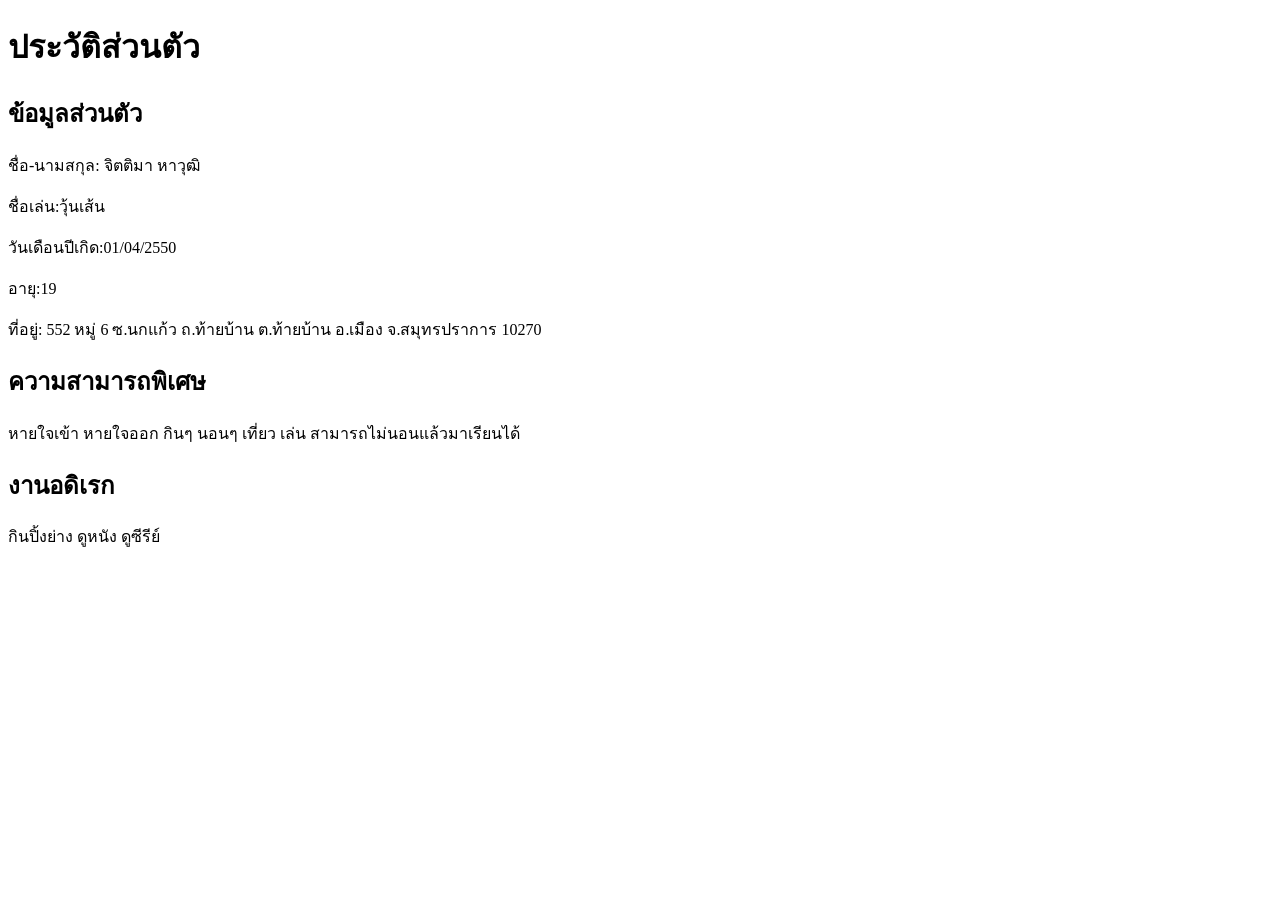
==== profile.html @ 0e3f0f79 "update profile and readme" ====
<!DOCTYPE html>
<html lang="th">
<head>
    <meta charset="UTF-8">
    <meta name="viewport" content="width=device-width, initial-scale=1.0">
    <title>ประวัติส่วนตัว</title>
</head>
<body>

    <h1>ประวัติส่วนตัว</h1>

    <h2>ข้อมูลส่วนตัว</h2>
    <p>ชื่อ-นามสกุล: จิตติมา หาวุฒิ</p>
    <p>ชื่อเล่น:วุ้นเส้น</p>
    <p>วันเดือนปีเกิด:01/04/2550</p>
    <p>อายุ:19</p>
    <p>ที่อยู่: 552 หมู่ 6 ซ.นกแก้ว ถ.ท้ายบ้าน ต.ท้ายบ้าน อ.เมือง จ.สมุทรปราการ 10270</p>

    <h2>ความสามารถพิเศษ</h2>
    <p>หายใจเข้า หายใจออก กินๆ นอนๆ เที่ยว เล่น สามารถไม่นอนแล้วมาเรียนได้</p>

    <h2>งานอดิเรก</h2>
    <p>กินปิ้งย่าง ดูหนัง ดูซีรีย์</p>

</body>
</html>
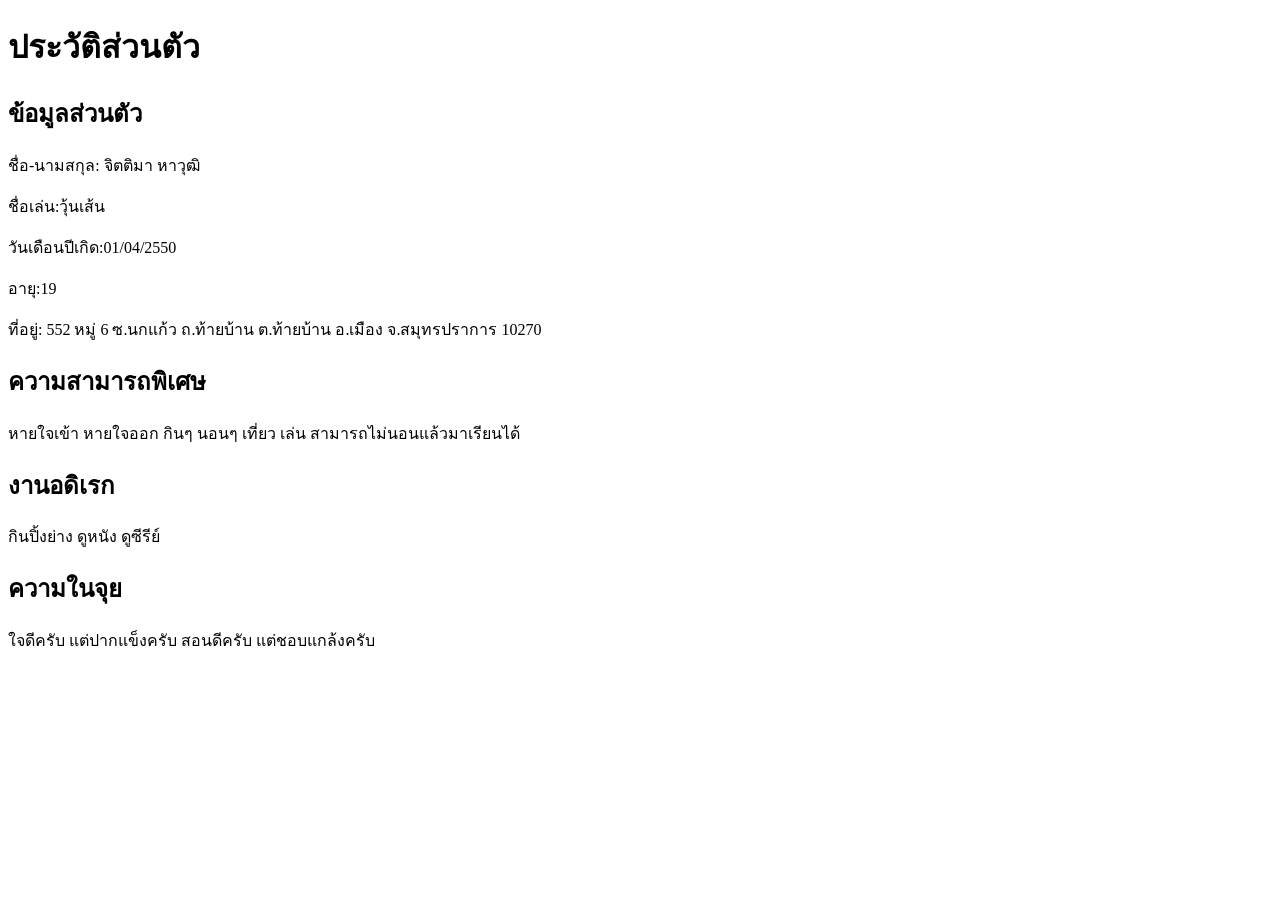
==== commit ad43a83c: "update profile and readme" ====
--- a/profile.html
+++ b/profile.html
@@ -23,5 +23,8 @@
     <h2>งานอดิเรก</h2>
     <p>กินปิ้งย่าง ดูหนัง ดูซีรีย์</p>
 
+    <h2>ความในจุย</h2>
+    <p>ใจดีครับ แต่ปากแข็งครับ สอนดีครับ แต่ชอบแกล้งครับ</p>
+
 </body>
 </html>
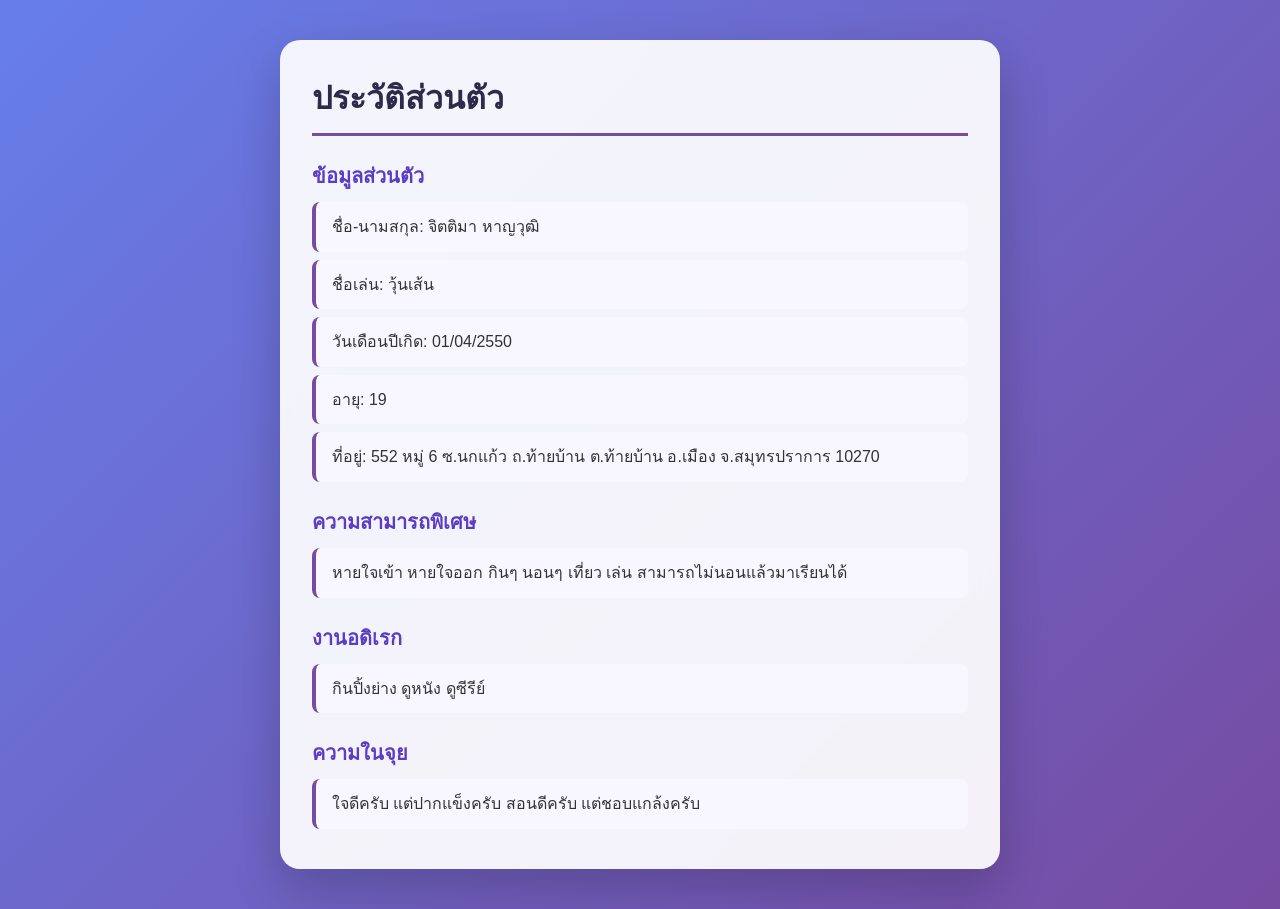
==== commit 830a7c36: "update profile design" ====
--- a/profile.html
+++ b/profile.html
@@ -1,20 +1,97 @@
-
 <!DOCTYPE html>
 <html lang="th">
 <head>
-    <meta charset="UTF-8">
-    <meta name="viewport" content="width=device-width, initial-scale=1.0">
-    <title>ประวัติส่วนตัว</title>
+  <meta charset="UTF-8">
+  <meta name="viewport" content="width=device-width, initial-scale=1.0">
+  <title>ประวัติส่วนตัว</title>
+  <style>
+    * {
+      box-sizing: border-box;
+    }
+
+    body {
+      margin: 0;
+      padding: 40px 16px;
+      min-height: 100vh;
+      font-family: "Segoe UI", Tahoma, Geneva, Verdana, sans-serif;
+      background: linear-gradient(135deg, #667eea 0%, #764ba2 50%, #f093fb 100%);
+      background-size: 200% 200%;
+      animation: bgMove 10s ease infinite;
+      display: flex;
+      justify-content: center;
+      align-items: flex-start;
+    }
+
+    @keyframes bgMove {
+      0% { background-position: 0% 50%; }
+      50% { background-position: 100% 50%; }
+      100% { background-position: 0% 50%; }
+    }
+
+    .container {
+      width: 100%;
+      max-width: 720px;
+      background: rgba(255, 255, 255, 0.92);
+      backdrop-filter: blur(10px);
+      border-radius: 20px;
+      padding: 32px;
+      box-shadow: 0 20px 50px rgba(0, 0, 0, 0.2);
+      animation: fadeUp 0.7s ease;
+    }
+
+    @keyframes fadeUp {
+      from {
+        opacity: 0;
+        transform: translateY(20px);
+      }
+      to {
+        opacity: 1;
+        transform: translateY(0);
+      }
+    }
+
+    h1 {
+      margin-top: 0;
+      font-size: 2rem;
+      color: #2d2a4a;
+      border-bottom: 3px solid #764ba2;
+      padding-bottom: 10px;
+    }
+
+    h2 {
+      margin-top: 24px;
+      margin-bottom: 10px;
+      font-size: 1.25rem;
+      color: #5b3cc4;
+    }
+
+    p {
+      margin: 8px 0;
+      padding: 12px 16px;
+      background: #f8f7ff;
+      border-left: 4px solid #764ba2;
+      border-radius: 8px;
+      color: #333;
+      line-height: 1.6;
+      transition: transform 0.2s ease, box-shadow 0.2s ease, background 0.2s ease;
+    }
+
+    p:hover {
+      transform: translateX(6px);
+      background: #efeaff;
+      box-shadow: 0 6px 16px rgba(118, 75, 162, 0.15);
+    }
+  </style>
 </head>
 <body>
-
+  <div class="container">
     <h1>ประวัติส่วนตัว</h1>
 
     <h2>ข้อมูลส่วนตัว</h2>
-    <p>ชื่อ-นามสกุล: จิตติมา หาวุฒิ</p>
-    <p>ชื่อเล่น:วุ้นเส้น</p>
-    <p>วันเดือนปีเกิด:01/04/2550</p>
-    <p>อายุ:19</p>
+    <p>ชื่อ-นามสกุล: จิตติมา หาญวุฒิ</p>
+    <p>ชื่อเล่น: วุ้นเส้น</p>
+    <p>วันเดือนปีเกิด: 01/04/2550</p>
+    <p>อายุ: 19</p>
     <p>ที่อยู่: 552 หมู่ 6 ซ.นกแก้ว ถ.ท้ายบ้าน ต.ท้ายบ้าน อ.เมือง จ.สมุทรปราการ 10270</p>
 
     <h2>ความสามารถพิเศษ</h2>
@@ -25,6 +102,6 @@
 
     <h2>ความในจุย</h2>
     <p>ใจดีครับ แต่ปากแข็งครับ สอนดีครับ แต่ชอบแกล้งครับ</p>
-
+  </div>
 </body>
-</html>
+</html>
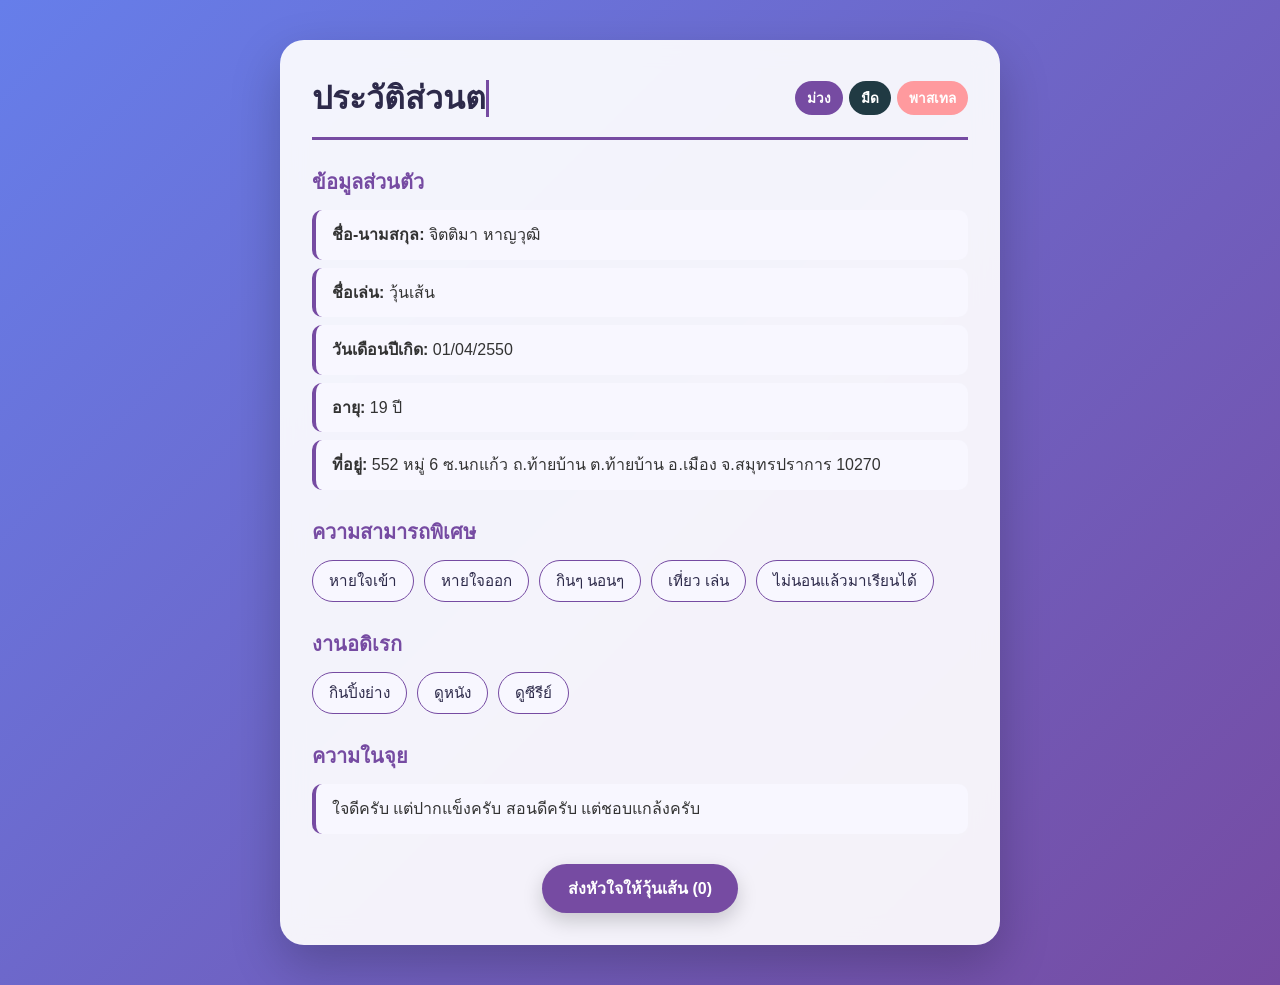
==== commit 55914b0c: "add interactive effects without image" ====
--- a/profile.html
+++ b/profile.html
@@ -3,10 +3,40 @@
 <head>
   <meta charset="UTF-8">
   <meta name="viewport" content="width=device-width, initial-scale=1.0">
-  <title>ประวัติส่วนตัว</title>
+  <title>ประวัติส่วนตัว | วุ้นเส้น</title>
   <style>
     * {
       box-sizing: border-box;
+    }
+
+    :root {
+      --bg-gradient: linear-gradient(135deg, #667eea 0%, #764ba2 50%, #f093fb 100%);
+      --card-bg: rgba(255, 255, 255, 0.92);
+      --text-main: #2d2a4a;
+      --text-sub: #333333;
+      --accent: #764ba2;
+      --box-bg: #f8f7ff;
+      --box-hover: #efeaff;
+    }
+
+    body.dark-theme {
+      --bg-gradient: linear-gradient(135deg, #0f2027 0%, #203a43 50%, #2c5364 100%);
+      --card-bg: rgba(25, 28, 41, 0.92);
+      --text-main: #f3f0ff;
+      --text-sub: #e0e0e0;
+      --accent: #a78bfa;
+      --box-bg: rgba(255, 255, 255, 0.06);
+      --box-hover: rgba(167, 139, 250, 0.18);
+    }
+
+    body.pastel-theme {
+      --bg-gradient: linear-gradient(135deg, #ff9a9e 0%, #fecfef 50%, #a1c4fd 100%);
+      --card-bg: rgba(255, 255, 255, 0.93);
+      --text-main: #5c2d50;
+      --text-sub: #444444;
+      --accent: #e05688;
+      --box-bg: #fff5f8;
+      --box-hover: #ffe3ec;
     }
 
     body {
@@ -14,12 +44,15 @@
       padding: 40px 16px;
       min-height: 100vh;
       font-family: "Segoe UI", Tahoma, Geneva, Verdana, sans-serif;
-      background: linear-gradient(135deg, #667eea 0%, #764ba2 50%, #f093fb 100%);
+      background: var(--bg-gradient);
       background-size: 200% 200%;
       animation: bgMove 10s ease infinite;
       display: flex;
       justify-content: center;
       align-items: flex-start;
+      overflow-x: hidden;
+      position: relative;
+      transition: background 0.5s ease;
     }
 
     @keyframes bgMove {
@@ -28,80 +61,262 @@
       100% { background-position: 0% 50%; }
     }
 
+    /* ฟองอากาศลอยพื้นหลัง */
+    .bubbles {
+      position: fixed;
+      top: 0;
+      left: 0;
+      width: 100%;
+      height: 100%;
+      z-index: 0;
+      pointer-events: none;
+      overflow: hidden;
+    }
+
+    .bubbles span {
+      position: absolute;
+      bottom: -100px;
+      background: rgba(255, 255, 255, 0.18);
+      border-radius: 50%;
+      animation: rise 12s infinite ease-in;
+    }
+
+    .bubbles span:nth-child(1) { width: 40px; height: 40px; left: 10%; animation-duration: 9s; }
+    .bubbles span:nth-child(2) { width: 70px; height: 70px; left: 25%; animation-duration: 13s; animation-delay: 2s; }
+    .bubbles span:nth-child(3) { width: 30px; height: 30px; left: 50%; animation-duration: 8s; animation-delay: 1s; }
+    .bubbles span:nth-child(4) { width: 85px; height: 85px; left: 70%; animation-duration: 15s; animation-delay: 3s; }
+    .bubbles span:nth-child(5) { width: 50px; height: 50px; left: 88%; animation-duration: 11s; animation-delay: 0.5s; }
+
+    @keyframes rise {
+      0% { transform: translateY(0) scale(1); opacity: 0.6; }
+      100% { transform: translateY(-110vh) scale(1.3); opacity: 0; }
+    }
+
     .container {
+      position: relative;
+      z-index: 1;
       width: 100%;
       max-width: 720px;
-      background: rgba(255, 255, 255, 0.92);
-      backdrop-filter: blur(10px);
+      background: var(--card-bg);
+      backdrop-filter: blur(12px);
+      border-radius: 24px;
+      padding: 32px;
+      box-shadow: 0 20px 50px rgba(0, 0, 0, 0.22);
+      animation: fadeUp 0.7s ease;
+      transition: background 0.4s ease;
+    }
+
+    @keyframes fadeUp {
+      from { opacity: 0; transform: translateY(25px); }
+      to { opacity: 1; transform: translateY(0); }
+    }
+
+    /* แถบปุ่มเปลี่ยนธีมด้านบน */
+    .top-bar {
+      display: flex;
+      justify-content: space-between;
+      align-items: center;
+      flex-wrap: wrap;
+      gap: 10px;
+      border-bottom: 3px solid var(--accent);
+      padding-bottom: 14px;
+      margin-bottom: 20px;
+    }
+
+    h1 {
+      margin: 0;
+      font-size: 2rem;
+      color: var(--text-main);
+    }
+
+    .cursor {
+      display: inline-block;
+      width: 3px;
+      background-color: var(--accent);
+      animation: blink 0.8s infinite;
+    }
+
+    @keyframes blink {
+      0%, 100% { opacity: 1; }
+      50% { opacity: 0; }
+    }
+
+    .theme-buttons {
+      display: flex;
+      gap: 6px;
+    }
+
+    .theme-btn {
+      border: none;
+      padding: 6px 12px;
       border-radius: 20px;
-      padding: 32px;
-      box-shadow: 0 20px 50px rgba(0, 0, 0, 0.2);
-      animation: fadeUp 0.7s ease;
-    }
-
-    @keyframes fadeUp {
-      from {
-        opacity: 0;
-        transform: translateY(20px);
-      }
-      to {
-        opacity: 1;
-        transform: translateY(0);
-      }
-    }
-
-    h1 {
-      margin-top: 0;
-      font-size: 2rem;
-      color: #2d2a4a;
-      border-bottom: 3px solid #764ba2;
-      padding-bottom: 10px;
-    }
+      font-size: 0.85rem;
+      cursor: pointer;
+      font-weight: 600;
+      transition: transform 0.2s ease, box-shadow 0.2s ease;
+    }
+
+    .theme-btn:hover {
+      transform: translateY(-2px);
+      box-shadow: 0 4px 10px rgba(0, 0, 0, 0.15);
+    }
+
+    .btn-purple { background: #764ba2; color: #fff; }
+    .btn-dark { background: #203a43; color: #fff; }
+    .btn-pastel { background: #ff9a9e; color: #fff; }
 
     h2 {
-      margin-top: 24px;
-      margin-bottom: 10px;
+      margin-top: 26px;
+      margin-bottom: 12px;
       font-size: 1.25rem;
-      color: #5b3cc4;
+      color: var(--accent);
+      display: flex;
+      align-items: center;
+      gap: 8px;
     }
 
     p {
       margin: 8px 0;
       padding: 12px 16px;
-      background: #f8f7ff;
-      border-left: 4px solid #764ba2;
-      border-radius: 8px;
-      color: #333;
+      background: var(--box-bg);
+      border-left: 4px solid var(--accent);
+      border-radius: 10px;
+      color: var(--text-sub);
       line-height: 1.6;
       transition: transform 0.2s ease, box-shadow 0.2s ease, background 0.2s ease;
     }
 
     p:hover {
-      transform: translateX(6px);
-      background: #efeaff;
-      box-shadow: 0 6px 16px rgba(118, 75, 162, 0.15);
+      transform: translateX(8px);
+      background: var(--box-hover);
+      box-shadow: 0 6px 16px rgba(0, 0, 0, 0.12);
+    }
+
+    /* ป้ายแท็กเด้งดึ๋ง */
+    .tags {
+      display: flex;
+      flex-wrap: wrap;
+      gap: 10px;
+      margin-top: 8px;
+    }
+
+    .tag {
+      background: var(--box-bg);
+      color: var(--text-main);
+      border: 1.5px solid var(--accent);
+      padding: 8px 16px;
+      border-radius: 50px;
+      font-size: 0.95rem;
+      font-weight: 500;
+      cursor: default;
+      transition: transform 0.25s cubic-bezier(0.34, 1.56, 0.64, 1), background 0.2s ease, color 0.2s ease;
+    }
+
+    .tag:hover {
+      transform: scale(1.1) rotate(-2deg);
+      background: var(--accent);
+      color: #ffffff;
+    }
+
+    /* ปุ่มกดถูกใจด้านล่าง */
+    .footer-action {
+      margin-top: 30px;
+      text-align: center;
+    }
+
+    .like-btn {
+      background: var(--accent);
+      color: #fff;
+      border: none;
+      padding: 12px 26px;
+      border-radius: 50px;
+      font-size: 1rem;
+      font-weight: bold;
+      cursor: pointer;
+      box-shadow: 0 8px 20px rgba(0, 0, 0, 0.18);
+      transition: transform 0.15s ease, box-shadow 0.2s ease;
+    }
+
+    .like-btn:hover {
+      transform: scale(1.06);
+    }
+
+    .like-btn:active {
+      transform: scale(0.95);
     }
   </style>
 </head>
 <body>
+  <!-- ฟองอากาศพื้นหลัง -->
+  <div class="bubbles">
+    <span></span><span></span><span></span><span></span><span></span>
+  </div>
+
   <div class="container">
-    <h1>ประวัติส่วนตัว</h1>
+    <div class="top-bar">
+      <h1><span id="typing-title"></span><span class="cursor">&nbsp;</span></h1>
+      <div class="theme-buttons">
+        <button class="theme-btn btn-purple" onclick="setTheme('')">ม่วง</button>
+        <button class="theme-btn btn-dark" onclick="setTheme('dark-theme')">มืด</button>
+        <button class="theme-btn btn-pastel" onclick="setTheme('pastel-theme')">พาสเทล</button>
+      </div>
+    </div>
 
     <h2>ข้อมูลส่วนตัว</h2>
-    <p>ชื่อ-นามสกุล: จิตติมา หาญวุฒิ</p>
-    <p>ชื่อเล่น: วุ้นเส้น</p>
-    <p>วันเดือนปีเกิด: 01/04/2550</p>
-    <p>อายุ: 19</p>
-    <p>ที่อยู่: 552 หมู่ 6 ซ.นกแก้ว ถ.ท้ายบ้าน ต.ท้ายบ้าน อ.เมือง จ.สมุทรปราการ 10270</p>
+    <p><strong>ชื่อ-นามสกุล:</strong> จิตติมา หาญวุฒิ</p>
+    <p><strong>ชื่อเล่น:</strong> วุ้นเส้น</p>
+    <p><strong>วันเดือนปีเกิด:</strong> 01/04/2550</p>
+    <p><strong>อายุ:</strong> 19 ปี</p>
+    <p><strong>ที่อยู่:</strong> 552 หมู่ 6 ซ.นกแก้ว ถ.ท้ายบ้าน ต.ท้ายบ้าน อ.เมือง จ.สมุทรปราการ 10270</p>
 
     <h2>ความสามารถพิเศษ</h2>
-    <p>หายใจเข้า หายใจออก กินๆ นอนๆ เที่ยว เล่น สามารถไม่นอนแล้วมาเรียนได้</p>
+    <div class="tags">
+      <span class="tag">หายใจเข้า</span>
+      <span class="tag">หายใจออก</span>
+      <span class="tag">กินๆ นอนๆ</span>
+      <span class="tag">เที่ยว เล่น</span>
+      <span class="tag">ไม่นอนแล้วมาเรียนได้</span>
+    </div>
 
     <h2>งานอดิเรก</h2>
-    <p>กินปิ้งย่าง ดูหนัง ดูซีรีย์</p>
+    <div class="tags">
+      <span class="tag">กินปิ้งย่าง</span>
+      <span class="tag">ดูหนัง</span>
+      <span class="tag">ดูซีรีย์</span>
+    </div>
 
     <h2>ความในจุย</h2>
     <p>ใจดีครับ แต่ปากแข็งครับ สอนดีครับ แต่ชอบแกล้งครับ</p>
+
+    <div class="footer-action">
+      <button class="like-btn" onclick="addLike()">ส่งหัวใจให้วุ้นเส้น (<span id="like-count">0</span>)</button>
+    </div>
   </div>
+
+  <script>
+    // เอฟเฟกต์พิมพ์ดีด
+    const titleText = "ประวัติส่วนตัว";
+    let index = 0;
+    function typeWriter() {
+      if (index < titleText.length) {
+        document.getElementById("typing-title").textContent += titleText.charAt(index);
+        index++;
+        setTimeout(typeWriter, 120);
+      }
+    }
+    window.onload = typeWriter;
+
+    // สลับธีมสี
+    function setTheme(themeName) {
+      document.body.className = themeName;
+    }
+
+    // นับจำนวนกดถูกใจ
+    let likes = 0;
+    function addLike() {
+      likes++;
+      document.getElementById("like-count").textContent = likes;
+    }
+  </script>
 </body>
 </html>
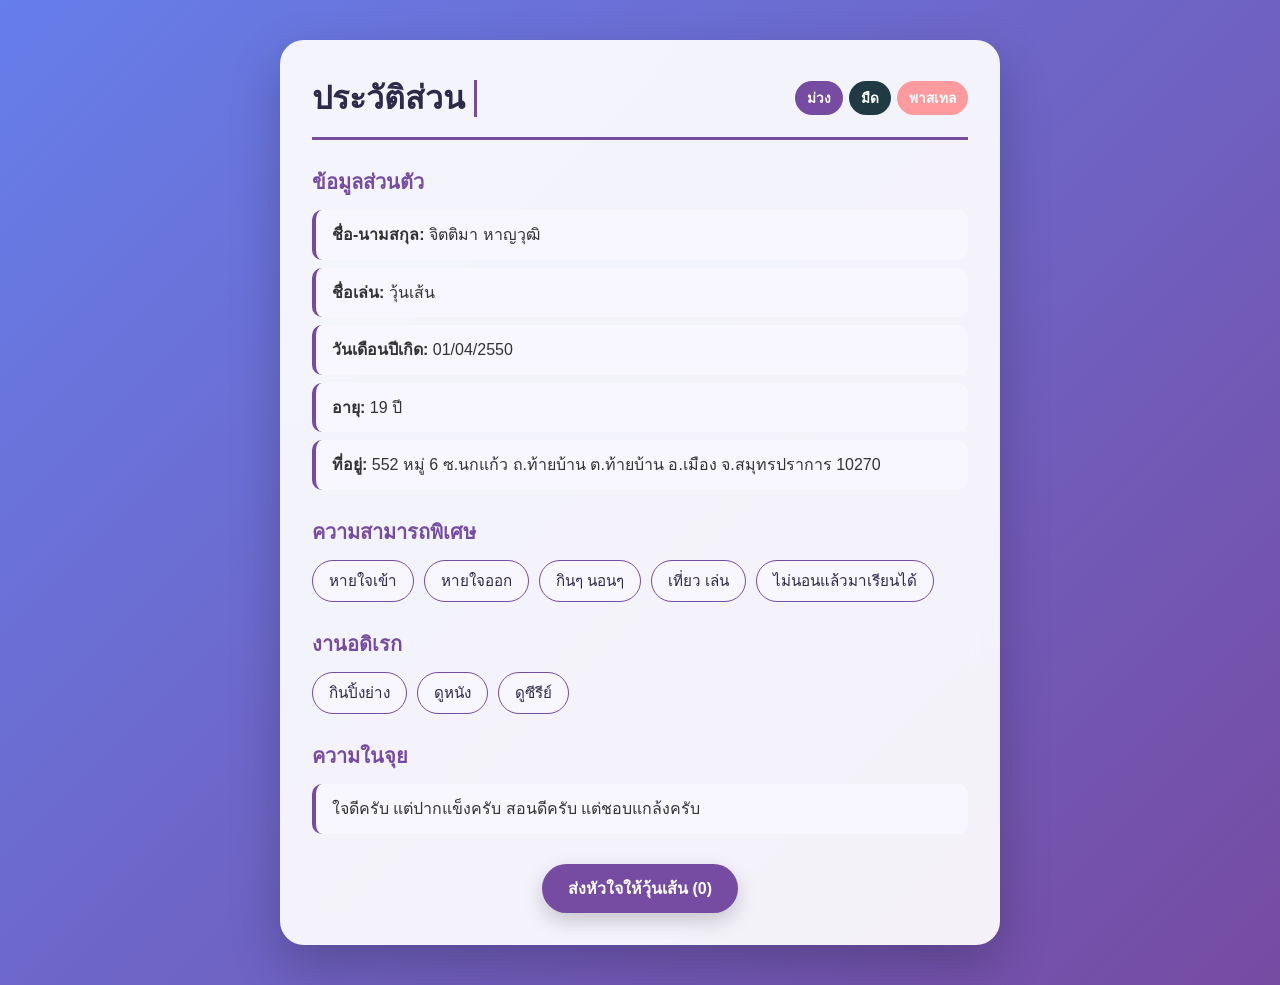
==== commit 989ea5d1: "" ====
--- a/profile.html
+++ b/profile.html
@@ -1,260 +1,29 @@
+
 <!DOCTYPE html>
 <html lang="th">
 <head>
   <meta charset="UTF-8">
   <meta name="viewport" content="width=device-width, initial-scale=1.0">
   <title>ประวัติส่วนตัว | วุ้นเส้น</title>
-  <style>
-    * {
-      box-sizing: border-box;
-    }
 
-    :root {
-      --bg-gradient: linear-gradient(135deg, #667eea 0%, #764ba2 50%, #f093fb 100%);
-      --card-bg: rgba(255, 255, 255, 0.92);
-      --text-main: #2d2a4a;
-      --text-sub: #333333;
-      --accent: #764ba2;
-      --box-bg: #f8f7ff;
-      --box-hover: #efeaff;
-    }
-
-    body.dark-theme {
-      --bg-gradient: linear-gradient(135deg, #0f2027 0%, #203a43 50%, #2c5364 100%);
-      --card-bg: rgba(25, 28, 41, 0.92);
-      --text-main: #f3f0ff;
-      --text-sub: #e0e0e0;
-      --accent: #a78bfa;
-      --box-bg: rgba(255, 255, 255, 0.06);
-      --box-hover: rgba(167, 139, 250, 0.18);
-    }
-
-    body.pastel-theme {
-      --bg-gradient: linear-gradient(135deg, #ff9a9e 0%, #fecfef 50%, #a1c4fd 100%);
-      --card-bg: rgba(255, 255, 255, 0.93);
-      --text-main: #5c2d50;
-      --text-sub: #444444;
-      --accent: #e05688;
-      --box-bg: #fff5f8;
-      --box-hover: #ffe3ec;
-    }
-
-    body {
-      margin: 0;
-      padding: 40px 16px;
-      min-height: 100vh;
-      font-family: "Segoe UI", Tahoma, Geneva, Verdana, sans-serif;
-      background: var(--bg-gradient);
-      background-size: 200% 200%;
-      animation: bgMove 10s ease infinite;
-      display: flex;
-      justify-content: center;
-      align-items: flex-start;
-      overflow-x: hidden;
-      position: relative;
-      transition: background 0.5s ease;
-    }
-
-    @keyframes bgMove {
-      0% { background-position: 0% 50%; }
-      50% { background-position: 100% 50%; }
-      100% { background-position: 0% 50%; }
-    }
-
-    /* ฟองอากาศลอยพื้นหลัง */
-    .bubbles {
-      position: fixed;
-      top: 0;
-      left: 0;
-      width: 100%;
-      height: 100%;
-      z-index: 0;
-      pointer-events: none;
-      overflow: hidden;
-    }
-
-    .bubbles span {
-      position: absolute;
-      bottom: -100px;
-      background: rgba(255, 255, 255, 0.18);
-      border-radius: 50%;
-      animation: rise 12s infinite ease-in;
-    }
-
-    .bubbles span:nth-child(1) { width: 40px; height: 40px; left: 10%; animation-duration: 9s; }
-    .bubbles span:nth-child(2) { width: 70px; height: 70px; left: 25%; animation-duration: 13s; animation-delay: 2s; }
-    .bubbles span:nth-child(3) { width: 30px; height: 30px; left: 50%; animation-duration: 8s; animation-delay: 1s; }
-    .bubbles span:nth-child(4) { width: 85px; height: 85px; left: 70%; animation-duration: 15s; animation-delay: 3s; }
-    .bubbles span:nth-child(5) { width: 50px; height: 50px; left: 88%; animation-duration: 11s; animation-delay: 0.5s; }
-
-    @keyframes rise {
-      0% { transform: translateY(0) scale(1); opacity: 0.6; }
-      100% { transform: translateY(-110vh) scale(1.3); opacity: 0; }
-    }
-
-    .container {
-      position: relative;
-      z-index: 1;
-      width: 100%;
-      max-width: 720px;
-      background: var(--card-bg);
-      backdrop-filter: blur(12px);
-      border-radius: 24px;
-      padding: 32px;
-      box-shadow: 0 20px 50px rgba(0, 0, 0, 0.22);
-      animation: fadeUp 0.7s ease;
-      transition: background 0.4s ease;
-    }
-
-    @keyframes fadeUp {
-      from { opacity: 0; transform: translateY(25px); }
-      to { opacity: 1; transform: translateY(0); }
-    }
-
-    /* แถบปุ่มเปลี่ยนธีมด้านบน */
-    .top-bar {
-      display: flex;
-      justify-content: space-between;
-      align-items: center;
-      flex-wrap: wrap;
-      gap: 10px;
-      border-bottom: 3px solid var(--accent);
-      padding-bottom: 14px;
-      margin-bottom: 20px;
-    }
-
-    h1 {
-      margin: 0;
-      font-size: 2rem;
-      color: var(--text-main);
-    }
-
-    .cursor {
-      display: inline-block;
-      width: 3px;
-      background-color: var(--accent);
-      animation: blink 0.8s infinite;
-    }
-
-    @keyframes blink {
-      0%, 100% { opacity: 1; }
-      50% { opacity: 0; }
-    }
-
-    .theme-buttons {
-      display: flex;
-      gap: 6px;
-    }
-
-    .theme-btn {
-      border: none;
-      padding: 6px 12px;
-      border-radius: 20px;
-      font-size: 0.85rem;
-      cursor: pointer;
-      font-weight: 600;
-      transition: transform 0.2s ease, box-shadow 0.2s ease;
-    }
-
-    .theme-btn:hover {
-      transform: translateY(-2px);
-      box-shadow: 0 4px 10px rgba(0, 0, 0, 0.15);
-    }
-
-    .btn-purple { background: #764ba2; color: #fff; }
-    .btn-dark { background: #203a43; color: #fff; }
-    .btn-pastel { background: #ff9a9e; color: #fff; }
-
-    h2 {
-      margin-top: 26px;
-      margin-bottom: 12px;
-      font-size: 1.25rem;
-      color: var(--accent);
-      display: flex;
-      align-items: center;
-      gap: 8px;
-    }
-
-    p {
-      margin: 8px 0;
-      padding: 12px 16px;
-      background: var(--box-bg);
-      border-left: 4px solid var(--accent);
-      border-radius: 10px;
-      color: var(--text-sub);
-      line-height: 1.6;
-      transition: transform 0.2s ease, box-shadow 0.2s ease, background 0.2s ease;
-    }
-
-    p:hover {
-      transform: translateX(8px);
-      background: var(--box-hover);
-      box-shadow: 0 6px 16px rgba(0, 0, 0, 0.12);
-    }
-
-    /* ป้ายแท็กเด้งดึ๋ง */
-    .tags {
-      display: flex;
-      flex-wrap: wrap;
-      gap: 10px;
-      margin-top: 8px;
-    }
-
-    .tag {
-      background: var(--box-bg);
-      color: var(--text-main);
-      border: 1.5px solid var(--accent);
-      padding: 8px 16px;
-      border-radius: 50px;
-      font-size: 0.95rem;
-      font-weight: 500;
-      cursor: default;
-      transition: transform 0.25s cubic-bezier(0.34, 1.56, 0.64, 1), background 0.2s ease, color 0.2s ease;
-    }
-
-    .tag:hover {
-      transform: scale(1.1) rotate(-2deg);
-      background: var(--accent);
-      color: #ffffff;
-    }
-
-    /* ปุ่มกดถูกใจด้านล่าง */
-    .footer-action {
-      margin-top: 30px;
-      text-align: center;
-    }
-
-    .like-btn {
-      background: var(--accent);
-      color: #fff;
-      border: none;
-      padding: 12px 26px;
-      border-radius: 50px;
-      font-size: 1rem;
-      font-weight: bold;
-      cursor: pointer;
-      box-shadow: 0 8px 20px rgba(0, 0, 0, 0.18);
-      transition: transform 0.15s ease, box-shadow 0.2s ease;
-    }
-
-    .like-btn:hover {
-      transform: scale(1.06);
-    }
-
-    .like-btn:active {
-      transform: scale(0.95);
-    }
-  </style>
+  <!-- เชื่อมต่อไฟล์ CSS -->
+  <link rel="stylesheet" href="style.css">
 </head>
 <body>
+
   <!-- ฟองอากาศพื้นหลัง -->
   <div class="bubbles">
-    <span></span><span></span><span></span><span></span><span></span>
+    <span></span><span></span><span></span>
+    <span></span><span></span>
   </div>
 
   <div class="container">
     <div class="top-bar">
-      <h1><span id="typing-title"></span><span class="cursor">&nbsp;</span></h1>
+      <h1>
+        <span id="typing-title"></span>
+        <span class="cursor">&nbsp;</span>
+      </h1>
+
       <div class="theme-buttons">
         <button class="theme-btn btn-purple" onclick="setTheme('')">ม่วง</button>
         <button class="theme-btn btn-dark" onclick="setTheme('dark-theme')">มืด</button>
@@ -289,34 +58,13 @@
     <p>ใจดีครับ แต่ปากแข็งครับ สอนดีครับ แต่ชอบแกล้งครับ</p>
 
     <div class="footer-action">
-      <button class="like-btn" onclick="addLike()">ส่งหัวใจให้วุ้นเส้น (<span id="like-count">0</span>)</button>
+      <button class="like-btn" onclick="addLike()">
+        ส่งหัวใจให้วุ้นเส้น (<span id="like-count">0</span>)
+      </button>
     </div>
   </div>
 
-  <script>
-    // เอฟเฟกต์พิมพ์ดีด
-    const titleText = "ประวัติส่วนตัว";
-    let index = 0;
-    function typeWriter() {
-      if (index < titleText.length) {
-        document.getElementById("typing-title").textContent += titleText.charAt(index);
-        index++;
-        setTimeout(typeWriter, 120);
-      }
-    }
-    window.onload = typeWriter;
-
-    // สลับธีมสี
-    function setTheme(themeName) {
-      document.body.className = themeName;
-    }
-
-    // นับจำนวนกดถูกใจ
-    let likes = 0;
-    function addLike() {
-      likes++;
-      document.getElementById("like-count").textContent = likes;
-    }
-  </script>
+  <!-- เชื่อมต่อไฟล์ JavaScript -->
+  <script src="script.js"></script>
 </body>
-</html>+</html>
--- a/style.css
+++ b/style.css
@@ -0,0 +1,296 @@
+
+* {
+  box-sizing: border-box;
+}
+
+:root {
+  --bg-gradient: linear-gradient(135deg, #667eea 0%, #764ba2 50%, #f093fb 100%);
+  --card-bg: rgba(255, 255, 255, 0.92);
+  --text-main: #2d2a4a;
+  --text-sub: #333333;
+  --accent: #764ba2;
+  --box-bg: #f8f7ff;
+  --box-hover: #efeaff;
+}
+
+body.dark-theme {
+  --bg-gradient: linear-gradient(135deg, #0f2027 0%, #203a43 50%, #2c5364 100%);
+  --card-bg: rgba(25, 28, 41, 0.92);
+  --text-main: #f3f0ff;
+  --text-sub: #e0e0e0;
+  --accent: #a78bfa;
+  --box-bg: rgba(255, 255, 255, 0.06);
+  --box-hover: rgba(167, 139, 250, 0.18);
+}
+
+body.pastel-theme {
+  --bg-gradient: linear-gradient(135deg, #ff9a9e 0%, #fecfef 50%, #a1c4fd 100%);
+  --card-bg: rgba(255, 255, 255, 0.93);
+  --text-main: #5c2d50;
+  --text-sub: #444444;
+  --accent: #e05688;
+  --box-bg: #fff5f8;
+  --box-hover: #ffe3ec;
+}
+
+body {
+  margin: 0;
+  padding: 40px 16px;
+  min-height: 100vh;
+  font-family: "Segoe UI", Tahoma, Geneva, Verdana, sans-serif;
+  background: var(--bg-gradient);
+  background-size: 200% 200%;
+  animation: bgMove 10s ease infinite;
+  display: flex;
+  justify-content: center;
+  align-items: flex-start;
+  overflow-x: hidden;
+  position: relative;
+  transition: background 0.5s ease;
+}
+
+@keyframes bgMove {
+  0% { background-position: 0% 50%; }
+  50% { background-position: 100% 50%; }
+  100% { background-position: 0% 50%; }
+}
+
+/* ฟองอากาศพื้นหลัง */
+.bubbles {
+  position: fixed;
+  top: 0;
+  left: 0;
+  width: 100%;
+  height: 100%;
+  z-index: 0;
+  pointer-events: none;
+  overflow: hidden;
+}
+
+.bubbles span {
+  position: absolute;
+  bottom: -100px;
+  background: rgba(255, 255, 255, 0.18);
+  border-radius: 50%;
+  animation: rise 12s infinite ease-in;
+}
+
+.bubbles span:nth-child(1) {
+  width: 40px;
+  height: 40px;
+  left: 10%;
+  animation-duration: 9s;
+}
+
+.bubbles span:nth-child(2) {
+  width: 70px;
+  height: 70px;
+  left: 25%;
+  animation-duration: 13s;
+  animation-delay: 2s;
+}
+
+.bubbles span:nth-child(3) {
+  width: 30px;
+  height: 30px;
+  left: 50%;
+  animation-duration: 8s;
+  animation-delay: 1s;
+}
+
+.bubbles span:nth-child(4) {
+  width: 85px;
+  height: 85px;
+  left: 70%;
+  animation-duration: 15s;
+  animation-delay: 3s;
+}
+
+.bubbles span:nth-child(5) {
+  width: 50px;
+  height: 50px;
+  left: 88%;
+  animation-duration: 11s;
+  animation-delay: 0.5s;
+}
+
+@keyframes rise {
+  0% {
+    transform: translateY(0) scale(1);
+    opacity: 0.6;
+  }
+  100% {
+    transform: translateY(-110vh) scale(1.3);
+    opacity: 0;
+  }
+}
+
+.container {
+  position: relative;
+  z-index: 1;
+  width: 100%;
+  max-width: 720px;
+  background: var(--card-bg);
+  backdrop-filter: blur(12px);
+  border-radius: 24px;
+  padding: 32px;
+  box-shadow: 0 20px 50px rgba(0, 0, 0, 0.22);
+  animation: fadeUp 0.7s ease;
+  transition: background 0.4s ease;
+}
+
+@keyframes fadeUp {
+  from {
+    opacity: 0;
+    transform: translateY(25px);
+  }
+  to {
+    opacity: 1;
+    transform: translateY(0);
+  }
+}
+
+/* แถบปุ่มเปลี่ยนธีม */
+.top-bar {
+  display: flex;
+  justify-content: space-between;
+  align-items: center;
+  flex-wrap: wrap;
+  gap: 10px;
+  border-bottom: 3px solid var(--accent);
+  padding-bottom: 14px;
+  margin-bottom: 20px;
+}
+
+h1 {
+  margin: 0;
+  font-size: 2rem;
+  color: var(--text-main);
+}
+
+.cursor {
+  display: inline-block;
+  width: 3px;
+  background-color: var(--accent);
+  animation: blink 0.8s infinite;
+}
+
+@keyframes blink {
+  0%, 100% { opacity: 1; }
+  50% { opacity: 0; }
+}
+
+.theme-buttons {
+  display: flex;
+  gap: 6px;
+}
+
+.theme-btn {
+  border: none;
+  padding: 6px 12px;
+  border-radius: 20px;
+  font-size: 0.85rem;
+  cursor: pointer;
+  font-weight: 600;
+  transition: transform 0.2s ease, box-shadow 0.2s ease;
+}
+
+.theme-btn:hover {
+  transform: translateY(-2px);
+  box-shadow: 0 4px 10px rgba(0, 0, 0, 0.15);
+}
+
+.btn-purple {
+  background: #764ba2;
+  color: #fff;
+}
+
+.btn-dark {
+  background: #203a43;
+  color: #fff;
+}
+
+.btn-pastel {
+  background: #ff9a9e;
+  color: #fff;
+}
+
+h2 {
+  margin-top: 26px;
+  margin-bottom: 12px;
+  font-size: 1.25rem;
+  color: var(--accent);
+  display: flex;
+  align-items: center;
+  gap: 8px;
+}
+
+p {
+  margin: 8px 0;
+  padding: 12px 16px;
+  background: var(--box-bg);
+  border-left: 4px solid var(--accent);
+  border-radius: 10px;
+  color: var(--text-sub);
+  line-height: 1.6;
+  transition: transform 0.2s ease, box-shadow 0.2s ease, background 0.2s ease;
+}
+
+p:hover {
+  transform: translateX(8px);
+  background: var(--box-hover);
+  box-shadow: 0 6px 16px rgba(0, 0, 0, 0.12);
+}
+
+/* ป้ายแท็ก */
+.tags {
+  display: flex;
+  flex-wrap: wrap;
+  gap: 10px;
+  margin-top: 8px;
+}
+
+.tag {
+  background: var(--box-bg);
+  color: var(--text-main);
+  border: 1.5px solid var(--accent);
+  padding: 8px 16px;
+  border-radius: 50px;
+  font-size: 0.95rem;
+  font-weight: 500;
+  cursor: default;
+  transition: transform 0.25s cubic-bezier(0.34, 1.56, 0.64, 1), background 0.2s ease, color 0.2s ease;
+}
+
+.tag:hover {
+  transform: scale(1.1) rotate(-2deg);
+  background: var(--accent);
+  color: #ffffff;
+}
+
+/* ปุ่มกดถูกใจ */
+.footer-action {
+  margin-top: 30px;
+  text-align: center;
+}
+
+.like-btn {
+  background: var(--accent);
+  color: #fff;
+  border: none;
+  padding: 12px 26px;
+  border-radius: 50px;
+  font-size: 1rem;
+  font-weight: bold;
+  cursor: pointer;
+  box-shadow: 0 8px 20px rgba(0, 0, 0, 0.18);
+  transition: transform 0.15s ease, box-shadow 0.2s ease;
+}
+
+.like-btn:hover {
+  transform: scale(1.06);
+}
+
+.like-btn:active {
+  transform: scale(0.95);
+}
